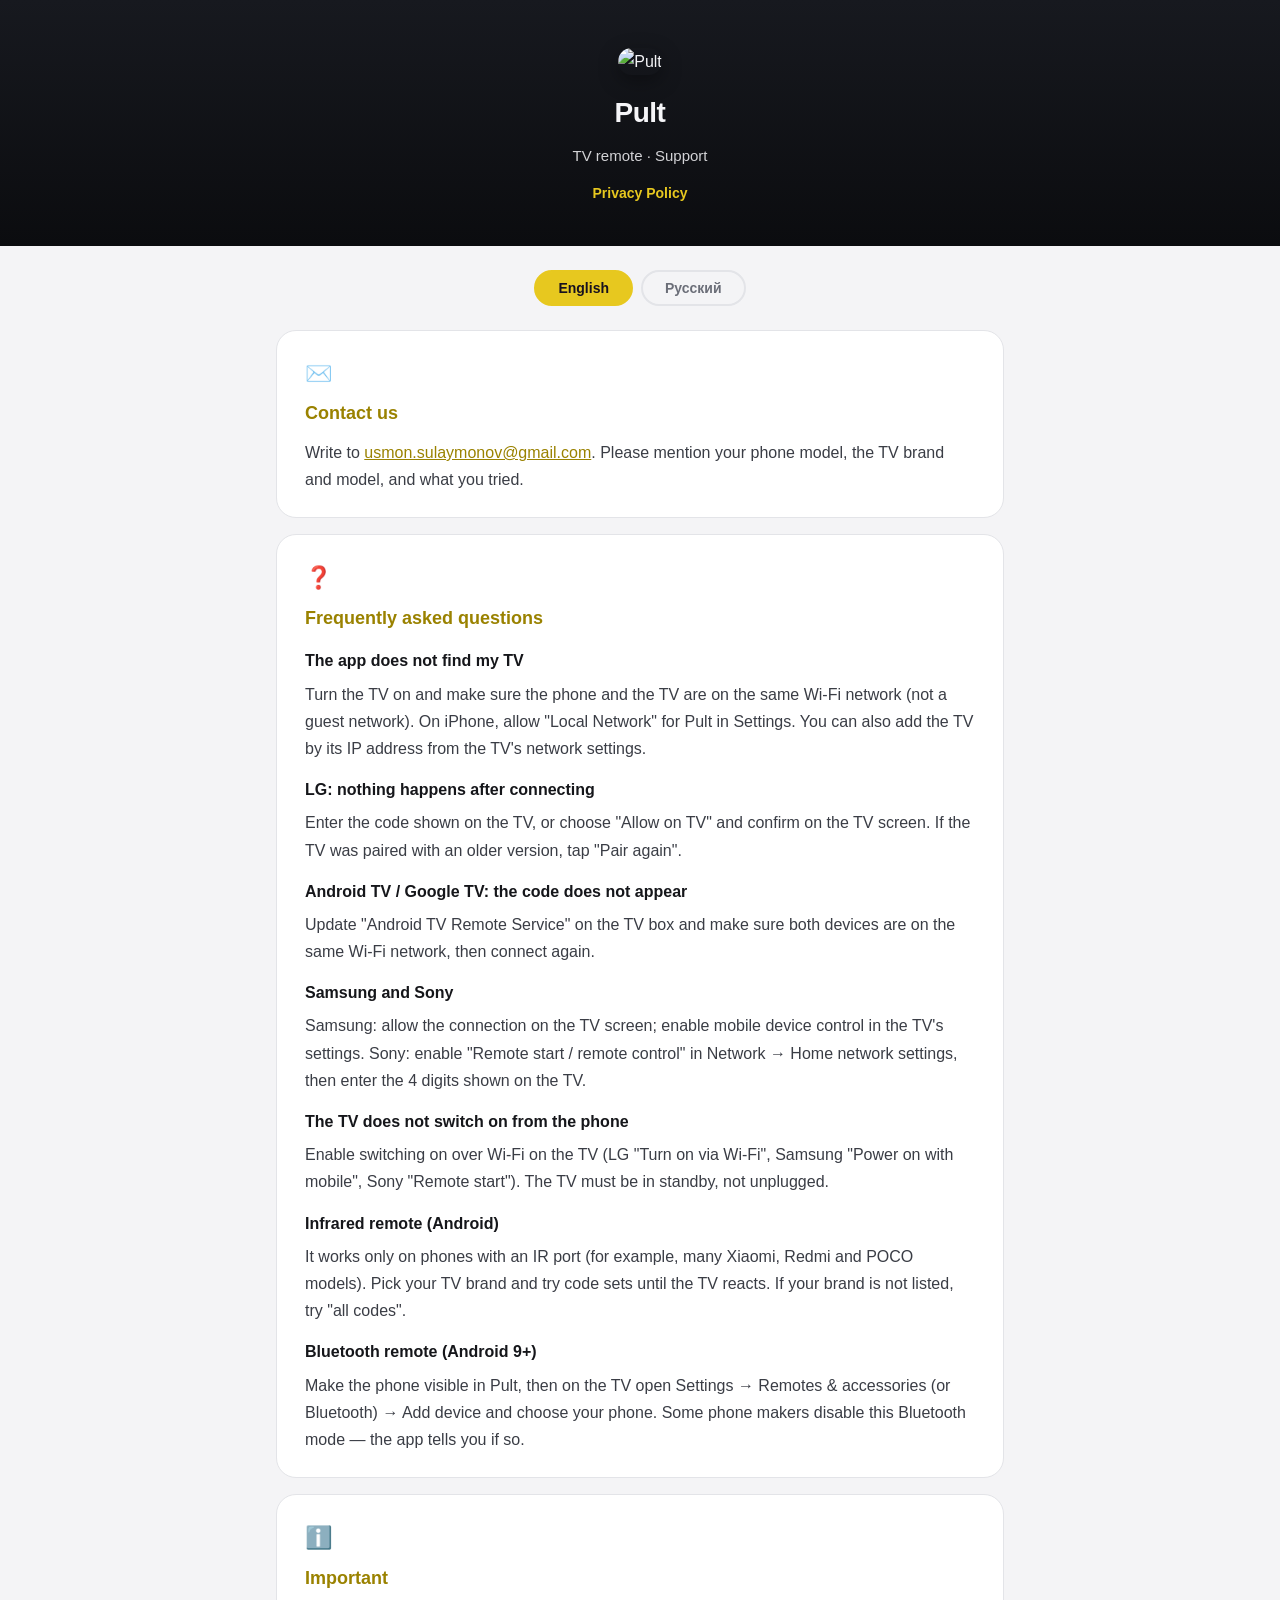
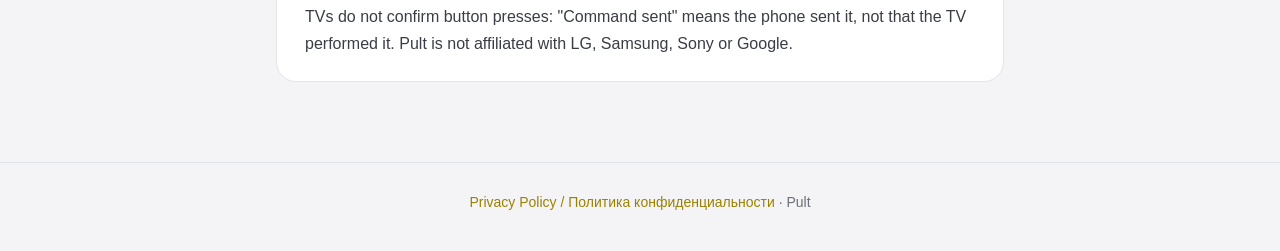
==== support.html @ 020db69c "Add support.html for Pult app support page" ====
<!DOCTYPE html>
<html lang="en">
<head>
  <meta charset="UTF-8" />
  <meta name="viewport" content="width=device-width, initial-scale=1.0" />
  <title>Support — Pult</title>
  <meta name="description" content="Support for Pult — TV remote control for iPhone and Android." />
  <link rel="icon" href="icon.svg" type="image/svg+xml" />
  <link rel="stylesheet" href="style.css" />
  <script src="lang.js"></script>
</head>
<body>

<header>
  <img class="logo" src="icon.svg" alt="Pult" />
  <h1>Pult</h1>
  <p data-lang="en">TV remote · Support</p>
  <p data-lang="ru">Пульт для телевизора · Поддержка</p>
  <nav>
    <a href="index.html" data-lang="en">Privacy Policy</a>
    <a href="index.html" data-lang="ru">Политика конфиденциальности</a>
  </nav>
</header>

<div class="lang-tabs">
  <button class="lang-tab" data-set="en" onclick="setLang('en')">English</button>
  <button class="lang-tab" data-set="ru" onclick="setLang('ru')">Русский</button>
</div>

<div class="content" data-lang="en">
  <div class="section">
    <span class="section-icon">✉️</span>
    <h2>Contact us</h2>
    <p>Write to <a href="mailto:usmon.sulaymonov@gmail.com?subject=Pult">usmon.sulaymonov@gmail.com</a>. Please mention your phone model, the TV brand and model, and what you tried.</p>
  </div>

  <div class="section">
    <span class="section-icon">❓</span>
    <h2>Frequently asked questions</h2>
    <h3>The app does not find my TV</h3>
    <p>Turn the TV on and make sure the phone and the TV are on the same Wi‑Fi network (not a guest network). On iPhone, allow "Local Network" for Pult in Settings. You can also add the TV by its IP address from the TV's network settings.</p>
    <h3>LG: nothing happens after connecting</h3>
    <p>Enter the code shown on the TV, or choose "Allow on TV" and confirm on the TV screen. If the TV was paired with an older version, tap "Pair again".</p>
    <h3>Android TV / Google TV: the code does not appear</h3>
    <p>Update "Android TV Remote Service" on the TV box and make sure both devices are on the same Wi‑Fi network, then connect again.</p>
    <h3>Samsung and Sony</h3>
    <p>Samsung: allow the connection on the TV screen; enable mobile device control in the TV's settings. Sony: enable "Remote start / remote control" in Network → Home network settings, then enter the 4 digits shown on the TV.</p>
    <h3>The TV does not switch on from the phone</h3>
    <p>Enable switching on over Wi‑Fi on the TV (LG "Turn on via Wi‑Fi", Samsung "Power on with mobile", Sony "Remote start"). The TV must be in standby, not unplugged.</p>
    <h3>Infrared remote (Android)</h3>
    <p>It works only on phones with an IR port (for example, many Xiaomi, Redmi and POCO models). Pick your TV brand and try code sets until the TV reacts. If your brand is not listed, try "all codes".</p>
    <h3>Bluetooth remote (Android 9+)</h3>
    <p>Make the phone visible in Pult, then on the TV open Settings → Remotes &amp; accessories (or Bluetooth) → Add device and choose your phone. Some phone makers disable this Bluetooth mode — the app tells you if so.</p>
  </div>

  <div class="section">
    <span class="section-icon">ℹ️</span>
    <h2>Important</h2>
    <p>TVs do not confirm button presses: "Command sent" means the phone sent it, not that the TV performed it. Pult is not affiliated with LG, Samsung, Sony or Google.</p>
  </div>
</div>

<div class="content" data-lang="ru">
  <div class="section">
    <span class="section-icon">✉️</span>
    <h2>Связаться с нами</h2>
    <p>Пишите на <a href="mailto:usmon.sulaymonov@gmail.com?subject=Pult">usmon.sulaymonov@gmail.com</a>. Укажите модель телефона, марку и модель телевизора и что вы уже пробовали.</p>
  </div>

  <div class="section">
    <span class="section-icon">❓</span>
    <h2>Частые вопросы</h2>
    <h3>Приложение не находит телевизор</h3>
    <p>Включите ТВ и проверьте, что телефон и телевизор в одной Wi‑Fi сети (не гостевой). На iPhone разрешите Pult «Локальную сеть» в Настройках. Телевизор можно добавить и по IP-адресу из его сетевых настроек.</p>
    <h3>LG: после подключения ничего не происходит</h3>
    <p>Введите код с экрана ТВ или выберите «Разрешение на ТВ» и подтвердите запрос на экране телевизора. Если ТВ был сопряжён со старой версией, нажмите «Сопрячь заново».</p>
    <h3>Android TV / Google TV: код не появляется</h3>
    <p>Обновите на приставке службу «Android TV Remote Service», проверьте общую Wi‑Fi сеть и подключитесь снова.</p>
    <h3>Samsung и Sony</h3>
    <p>Samsung: разрешите подключение на экране ТВ и включите управление с мобильных устройств в настройках. Sony: включите «Удалённое управление» в разделе Сеть → Настройки домашней сети и введите 4 цифры с экрана ТВ.</p>
    <h3>Телевизор не включается с телефона</h3>
    <p>Включите на ТВ включение по Wi‑Fi (LG «Включать через Wi‑Fi», Samsung «Включение с мобильного устройства», Sony «Удалённый запуск»). ТВ должен быть в режиме ожидания, а не выключен из розетки.</p>
    <h3>ИК-пульт (Android)</h3>
    <p>Работает только на телефонах с ИК-портом (например, многие Xiaomi, Redmi и POCO). Выберите марку ТВ и пробуйте наборы кодов, пока телевизор не отреагирует. Если марки нет в списке — «перебрать все».</p>
    <h3>Bluetooth-пульт (Android 9+)</h3>
    <p>Сделайте телефон видимым в Pult, затем на ТВ откройте Настройки → Пульты и аксессуары (или Bluetooth) → Добавить устройство и выберите телефон. Некоторые производители телефонов отключают этот режим Bluetooth — приложение об этом скажет.</p>
  </div>

  <div class="section">
    <span class="section-icon">ℹ️</span>
    <h2>Важно</h2>
    <p>Телевизоры не подтверждают нажатия: «Команда отправлена» значит, что телефон её отправил, а не что ТВ её выполнил. Pult не связан с LG, Samsung, Sony и Google.</p>
  </div>
</div>

<footer>
  <a href="index.html">Privacy Policy / Политика конфиденциальности</a> · Pult
</footer>

</body>
</html>
---- style.css ----
*, *::before, *::after { box-sizing: border-box; margin: 0; padding: 0; }

/* Цвета пульта (Figma, страница 07). Светлая тема — для читателей со светлой системой. */
:root {
  --accent:    #9A8200;
  --accent-bg: #FBF3C8;
  --gold:      #E7C81F;
  --text:      #15161A;
  --body:      #3A3D45;
  --muted:     #6B6E78;
  --border:    #E3E4E8;
  --bg:        #F4F4F6;
  --section:   #FFFFFF;
}
@media (prefers-color-scheme: dark) {
  :root {
    --accent:    #E7C81F;
    --accent-bg: #252119;
    --text:      #F5F5F8;
    --body:      #D3D4DA;
    --muted:     #A7A9B3;
    --border:    #363940;
    --bg:        #0B0C0F;
    --section:   #17191F;
  }
}

body {
  font-family: -apple-system, BlinkMacSystemFont, "Segoe UI", Roboto, Helvetica, Arial, sans-serif;
  background: var(--bg);
  color: var(--text);
  line-height: 1.7;
  font-size: 16px;
}

header {
  background: linear-gradient(180deg, #17191F 0%, #0B0C0F 100%);
  padding: 48px 24px 40px;
  text-align: center;
  color: #F5F5F8;
}
.logo { width: 76px; height: 76px; border-radius: 18px; margin-bottom: 14px; box-shadow: 0 6px 20px rgba(0,0,0,.35); }
header h1 { font-size: 28px; font-weight: 700; letter-spacing: -0.5px; }
header p  { font-size: 15px; opacity: 0.85; margin-top: 6px; }
header nav { margin-top: 14px; font-size: 14px; }
header nav a { color: var(--gold); text-decoration: none; font-weight: 600; }
header nav a:hover { text-decoration: underline; }

.lang-tabs { display: flex; flex-wrap: wrap; justify-content: center; gap: 8px; padding: 24px 16px 0; max-width: 760px; margin: 0 auto; }
.lang-tab {
  padding: 8px 22px; border-radius: 99px; border: 2px solid var(--border); background: transparent;
  color: var(--muted); font-size: 14px; font-weight: 600; cursor: pointer; transition: all .2s;
}
.lang-tab.active { background: var(--gold); border-color: var(--gold); color: #17111F; }

.content { max-width: 760px; margin: 0 auto; padding: 24px 16px 64px; }
[data-lang] { display: none; }
[data-lang].shown { display: block; }

.section { background: var(--section); border: 1px solid var(--border); border-radius: 20px; padding: 24px 28px; margin-bottom: 16px; }
.section-icon { font-size: 22px; margin-bottom: 6px; display: block; }
.section h2 { font-size: 18px; font-weight: 700; color: var(--accent); margin-bottom: 10px; }
.section h3 { font-size: 16px; font-weight: 700; margin: 14px 0 6px; color: var(--text); }
.section p  { color: var(--body); margin-bottom: 10px; }
.section p:last-child { margin-bottom: 0; }
.section ul { padding-left: 20px; color: var(--body); margin-bottom: 10px; }
.section ul:last-child { margin-bottom: 0; }
.section ul li { margin-bottom: 5px; }
.section a { color: var(--accent); }

.highlight {
  background: var(--accent-bg); border-left: 4px solid var(--gold); border-radius: 0 12px 12px 0;
  padding: 12px 16px; margin: 12px 0; color: var(--text); font-weight: 500;
}
.updated { text-align: center; color: var(--muted); font-size: 14px; padding: 8px 0 12px; }

footer { text-align: center; padding: 28px 16px 36px; border-top: 1px solid var(--border); color: var(--muted); font-size: 14px; }
footer a { color: var(--accent); text-decoration: none; }
footer a:hover { text-decoration: underline; }

@media (max-width: 600px) {
  header { padding: 36px 16px 30px; }
  header h1 { font-size: 23px; }
  .section { padding: 18px; }
}
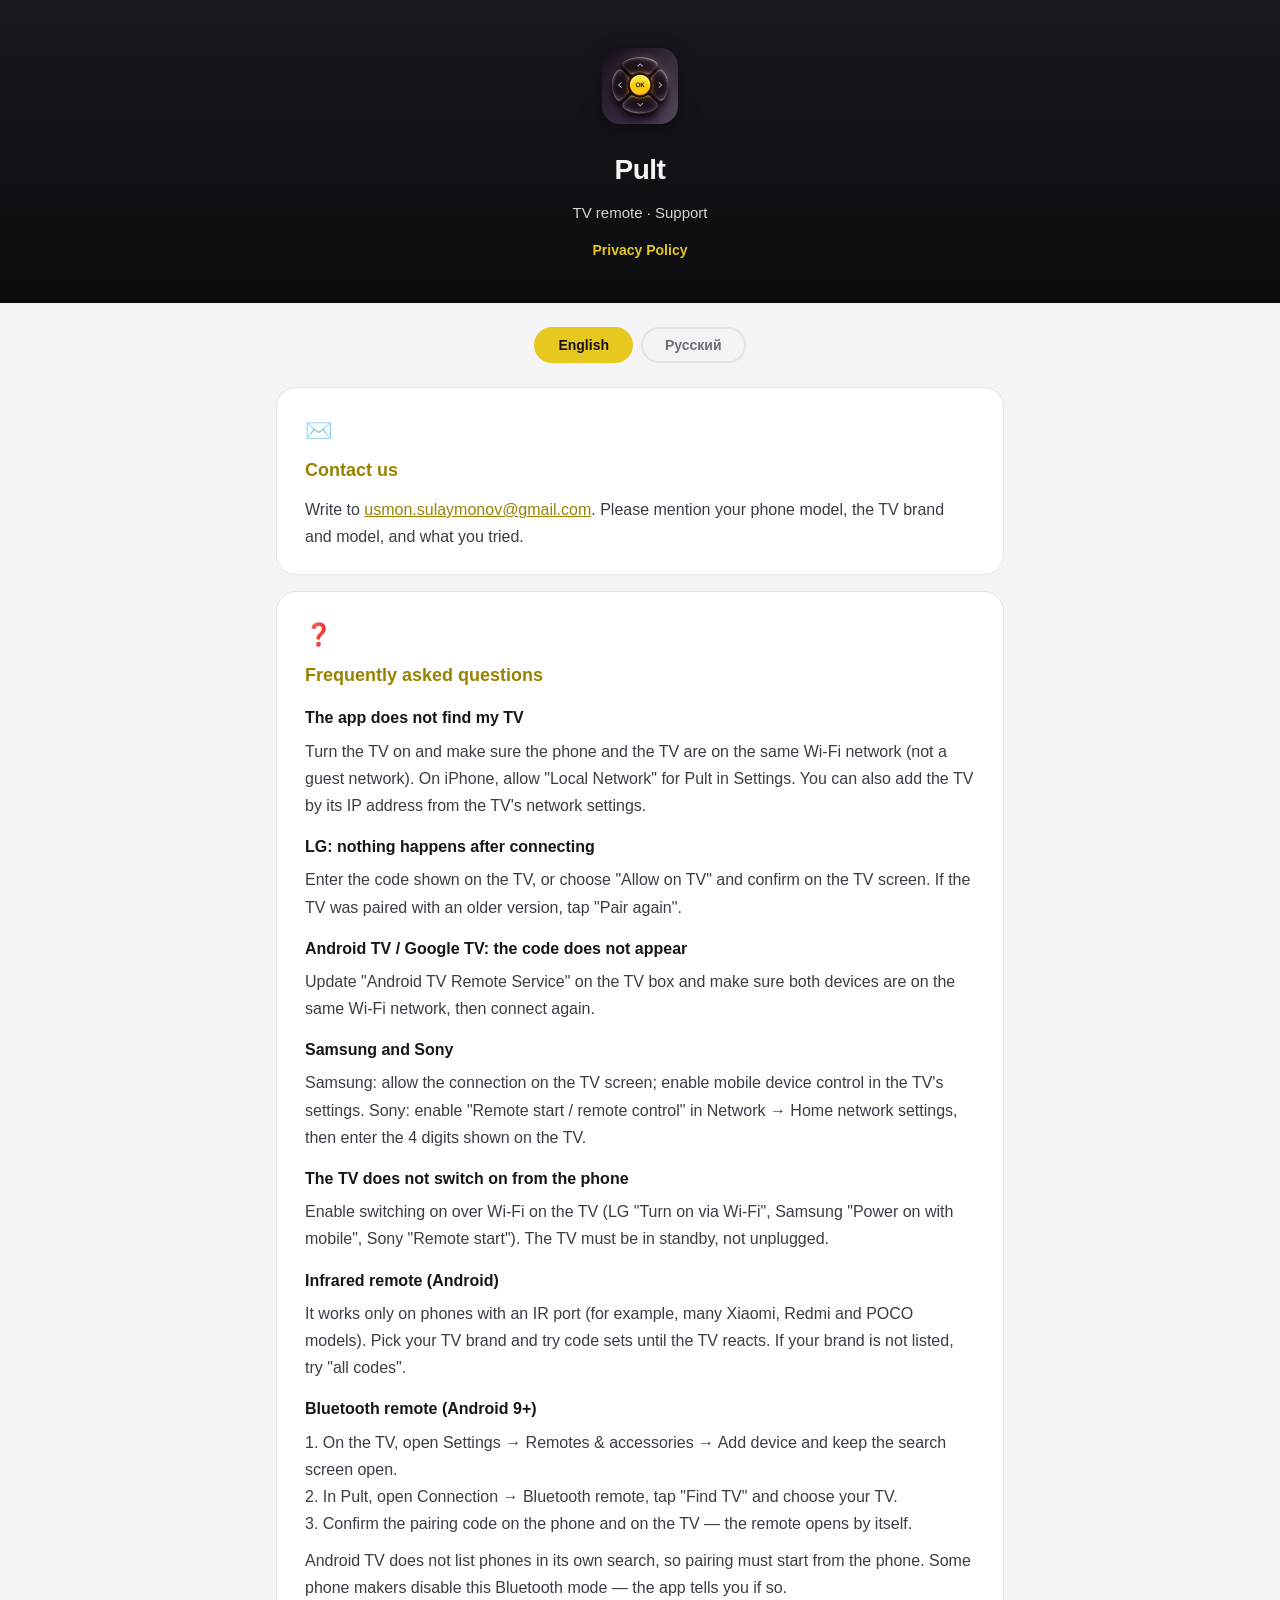
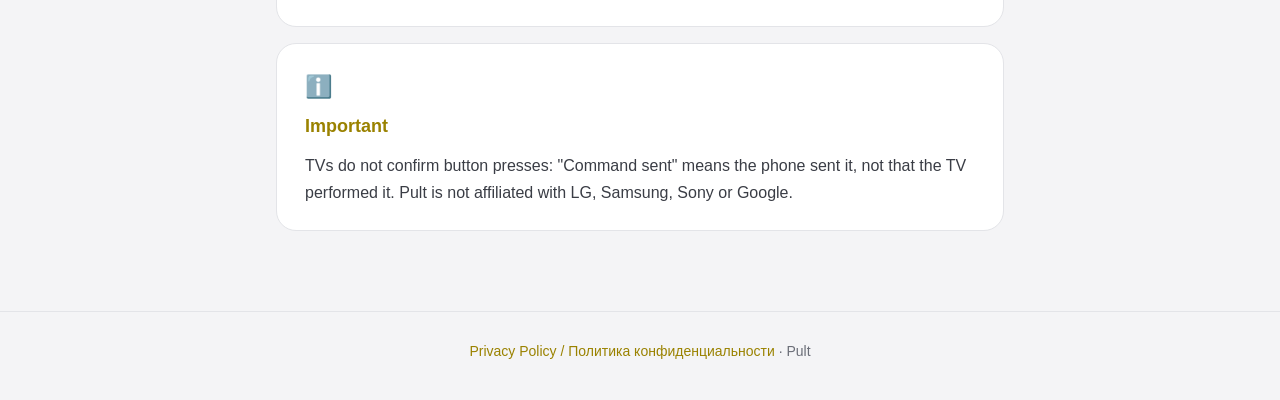
==== commit 2c013f6d: "Revise Bluetooth remote setup instructions Updated Bluetooth remote instructions for clarity and add" ====
--- a/support.html
+++ b/support.html
@@ -50,7 +50,10 @@
     <h3>Infrared remote (Android)</h3>
     <p>It works only on phones with an IR port (for example, many Xiaomi, Redmi and POCO models). Pick your TV brand and try code sets until the TV reacts. If your brand is not listed, try "all codes".</p>
     <h3>Bluetooth remote (Android 9+)</h3>
-    <p>Make the phone visible in Pult, then on the TV open Settings → Remotes &amp; accessories (or Bluetooth) → Add device and choose your phone. Some phone makers disable this Bluetooth mode — the app tells you if so.</p>
+    <p>1. On the TV, open Settings → Remotes &amp; accessories → Add device and keep the search screen open.<br>
+    2. In Pult, open Connection → Bluetooth remote, tap "Find TV" and choose your TV.<br>
+    3. Confirm the pairing code on the phone and on the TV — the remote opens by itself.</p>
+    <p>Android TV does not list phones in its own search, so pairing must start from the phone. Some phone makers disable this Bluetooth mode — the app tells you if so.</p>
   </div>
 
   <div class="section">
@@ -83,7 +86,10 @@
     <h3>ИК-пульт (Android)</h3>
     <p>Работает только на телефонах с ИК-портом (например, многие Xiaomi, Redmi и POCO). Выберите марку ТВ и пробуйте наборы кодов, пока телевизор не отреагирует. Если марки нет в списке — «перебрать все».</p>
     <h3>Bluetooth-пульт (Android 9+)</h3>
-    <p>Сделайте телефон видимым в Pult, затем на ТВ откройте Настройки → Пульты и аксессуары (или Bluetooth) → Добавить устройство и выберите телефон. Некоторые производители телефонов отключают этот режим Bluetooth — приложение об этом скажет.</p>
+    <p>1. На телевизоре откройте Настройки → Пульты и аксессуары → Добавить устройство и оставьте экран поиска открытым.<br>
+    2. В Pult откройте «Подключение» → «Bluetooth-пульт», нажмите «Найти телевизор» и выберите ТВ.<br>
+    3. Подтвердите код сопряжения на телефоне и на ТВ — пульт откроется сам.</p>
+    <p>Android TV не показывает телефоны в своём поиске, поэтому сопряжение начинается с телефона. Некоторые производители телефонов отключают этот режим Bluetooth — приложение об этом скажет.</p>
   </div>
 
   <div class="section">
